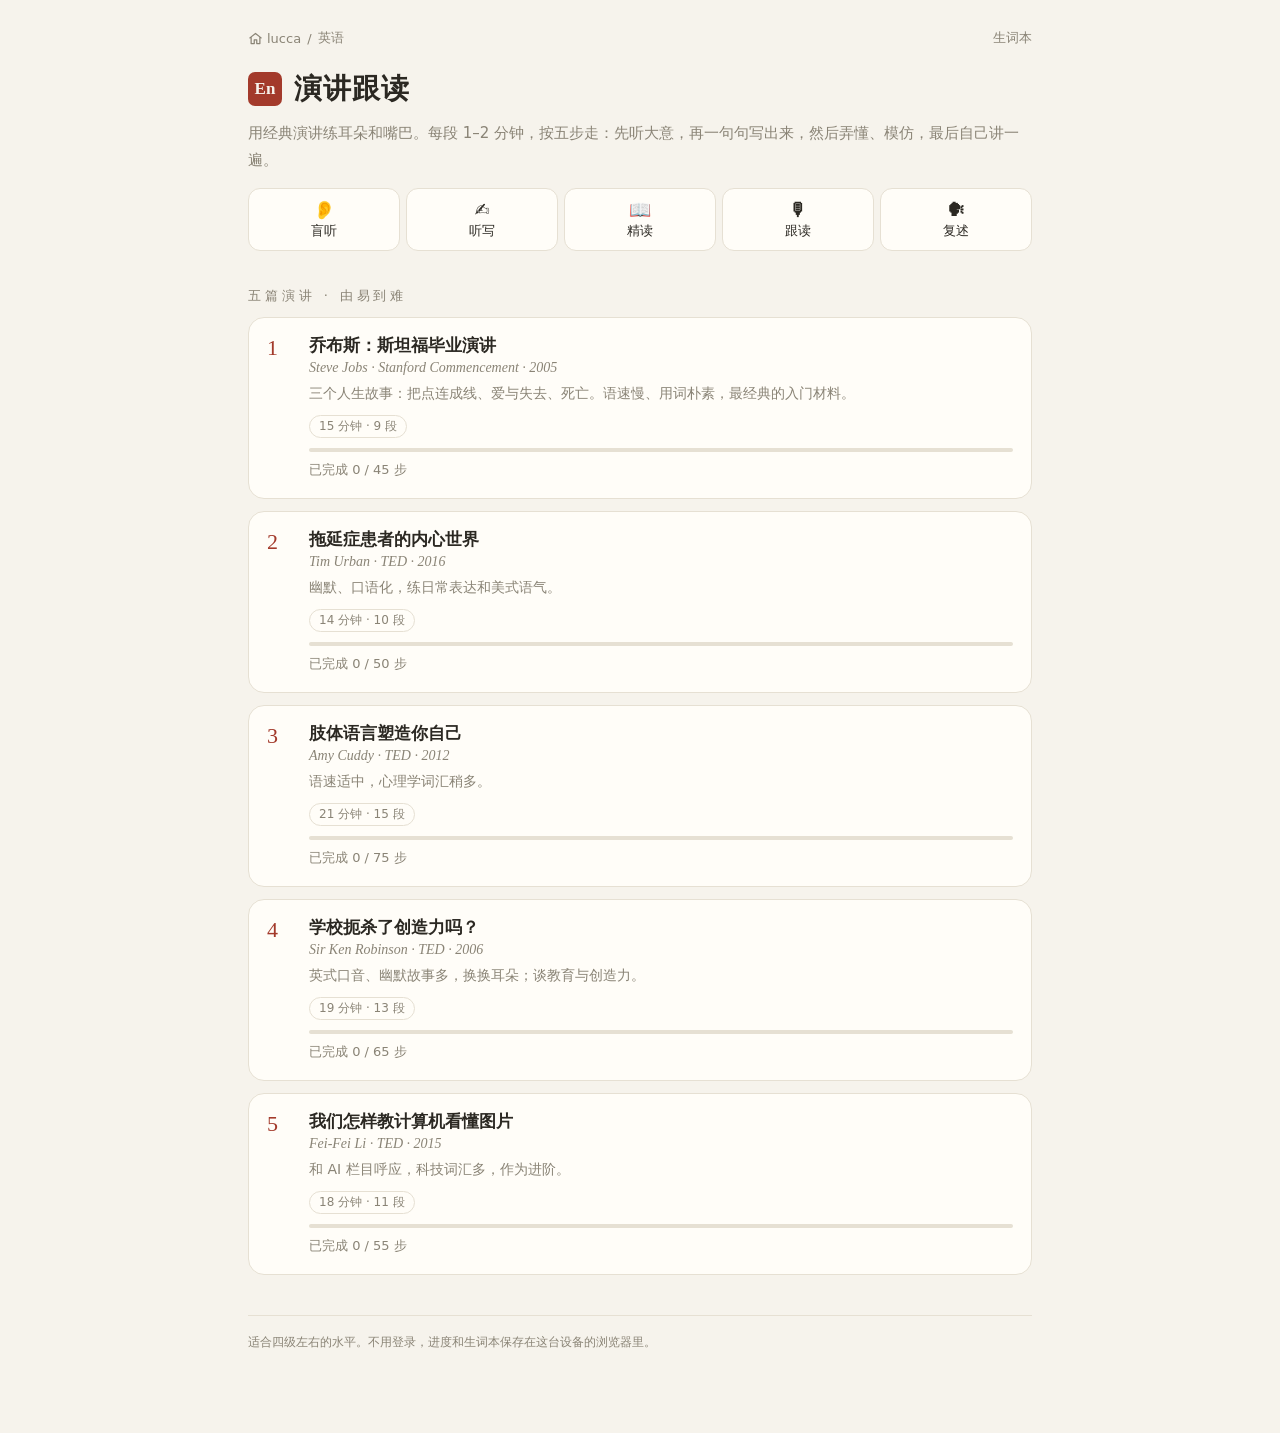
==== site/index.html @ 7bbded11 "Initial publishable tree for en.lucca.top Source in site/, stamp + OSS upload scripts, deploy-oss wo" ====
<!doctype html><html lang="zh-CN"><head><meta charset="utf-8"><link rel="icon" href="/favicon.svg" type="image/svg+xml"><link rel="icon" href="/favicon.ico" sizes="any">
<meta name="viewport" content="width=device-width,initial-scale=1,viewport-fit=cover"><meta name="color-scheme" content="light dark"><meta name="theme-color" content="#f6f3ec" media="(prefers-color-scheme: light)"><meta name="theme-color" content="#16150f" media="(prefers-color-scheme: dark)">
<title>英语 · 演讲跟读</title><!--seo--><meta name="description" content="用经典英语演讲练听力和口语：每段 1–2 分钟，听大意、逐句听写、弄懂、模仿跟读、自己复述五步走。"><link rel="canonical" href="https://en.lucca.top/"><meta property="og:type" content="website"><meta property="og:site_name" content="英语 · lucca"><meta property="og:title" content="英语 · 演讲跟读"><meta property="og:description" content="用经典英语演讲练听力和口语：每段 1–2 分钟，听大意、逐句听写、弄懂、模仿跟读、自己复述五步走。"><meta property="og:url" content="https://en.lucca.top/"><meta property="og:locale" content="zh_CN"><meta name="twitter:card" content="summary"><!--/seo-->
<link rel="stylesheet" href="assets/en.css"></head><body>
<div class="wrap">
 <div class="crumb"><a class="home" href="https://www.lucca.top/" aria-label="回 lucca 首页"><svg viewBox="0 0 24 24" aria-hidden="true"><path d="M3 11l9-7 9 7M5 10v10h5v-6h4v6h5V10"/></svg><span>lucca</span></a><span>/</span><span>英语</span><span style="flex:1"></span><a href="vocab/">生词本 <b id="vc"></b></a></div>
 <div class="brand"><div class="seal">En</div><h1>演讲跟读</h1></div>
 <p class="tag">用经典演讲练耳朵和嘴巴。每段 1–2 分钟，按五步走：先听大意，再一句句写出来，然后弄懂、模仿，最后自己讲一遍。</p>
 <div class="steps-intro"><div><b>👂</b>盲听</div><div><b>✍️</b>听写</div><div><b>📖</b>精读</div><div><b>🎙</b>跟读</div><div><b>🗣</b>复述</div></div>
 <div class="sec">五篇演讲 · 由易到难</div>
 <div class="list" id="list"></div>
 <div class="foot">适合四级左右的水平。不用登录，进度和生词本保存在这台设备的浏览器里。</div>
</div>
<script src="assets/core.js"></script>
<script>
const T=[
 {n:1,href:'jobs/',zh:'乔布斯：斯坦福毕业演讲',en:'Steve Jobs · Stanford Commencement · 2005',d:'15 分钟 · 9 段',p:'三个人生故事：把点连成线、爱与失去、死亡。语速慢、用词朴素，最经典的入门材料。',live:true,slug:'jobs',segs:9},
 {n:2,href:'urban/',zh:'拖延症患者的内心世界',en:'Tim Urban · TED · 2016',d:'14 分钟 · 10 段',p:'幽默、口语化，练日常表达和美式语气。',live:true,slug:'urban',segs:10},
 {n:3,href:'cuddy/',zh:'肢体语言塑造你自己',en:'Amy Cuddy · TED · 2012',d:'21 分钟 · 15 段',p:'语速适中，心理学词汇稍多。',live:true,slug:'cuddy',segs:15},
 {n:4,href:'robinson/',zh:'学校扼杀了创造力吗？',en:'Sir Ken Robinson · TED · 2006',d:'19 分钟 · 13 段',p:'英式口音、幽默故事多，换换耳朵；谈教育与创造力。',live:true,slug:'robinson',segs:13},
 {n:5,href:'feifei/',zh:'我们怎样教计算机看懂图片',en:'Fei-Fei Li · TED · 2015',d:'18 分钟 · 11 段',p:'和 AI 栏目呼应，科技词汇多，作为进阶。',live:true,slug:'feifei',segs:11}];
const html=T.map(t=>{let prog='';if(t.live){const p=EN.LS.get('en.'+t.slug+'.p',{});const done=Object.values(p.done||{}).reduce((a,d)=>a+d.filter(Boolean).length,0),all=t.segs*5;prog='<div class="bar"><i style="width:'+(done/all*100)+'%"></i></div><div class="meta" style="margin-top:6px"><span class="note">已完成 '+done+' / '+all+' 步</span></div>'}
 return (t.live?'<a class="item" href="'+t.href+'">':'<div class="item soon">')+'<div class="num">'+t.n+'</div><div style="flex:1;min-width:0"><h3>'+t.zh+'</h3><div class="en">'+t.en+'</div><p>'+t.p+'</p><div class="meta">'+(t.live?'':'<span class="badge">'+(t.soon||'即将上线')+'</span>')+'<span class="badge">'+t.d+'</span></div>'+prog+'</div>'+(t.live?'</a>':'</div>')}).join('');
document.getElementById('list').innerHTML=html;
const n=Object.keys(EN.Vocab.all()).length;document.getElementById('vc').textContent=n||'';
</script></body></html>
---- site/assets/en.css ----
:root{--bg:#f6f3ec;--card:#fffdf8;--ink:#2b2822;--sub:#8a8476;--line:#e6e0d3;--accent:#a33a2b;--soft:#f1e6df;--blue:#2f6f8f;--blue-soft:#e3eef2;--gold:#b0812a;--gold-soft:#f4ead3;--green:#4f7a4a;--green-soft:#e6efe3;--hl:#fbeee0}
@media (prefers-color-scheme:dark){:root{--bg:#16150f;--card:#1f1d17;--ink:#e9e4d8;--sub:#8f897b;--line:#2e2b23;--accent:#d06a55;--soft:#2c221d;--blue:#6fb0cf;--blue-soft:#1b2a30;--gold:#d4a650;--gold-soft:#2c2618;--green:#8fbf86;--green-soft:#1e2a1c;--hl:#2e251c}}
*{box-sizing:border-box;margin:0;padding:0;-webkit-tap-highlight-color:transparent}
html{-webkit-text-size-adjust:100%}
html,body{background:var(--bg);color:var(--ink)}
body{font-family:-apple-system,BlinkMacSystemFont,"PingFang SC","Hiragino Sans GB","Noto Sans SC","Microsoft YaHei",system-ui,sans-serif;min-height:100vh;-webkit-font-smoothing:antialiased;padding:0 env(safe-area-inset-right) env(safe-area-inset-bottom) env(safe-area-inset-left)}
.serif,h1,h2{font-family:"Songti SC","Noto Serif SC","Source Han Serif SC","STSong",serif}
.en,.sent .t-en,.word-big{font-family:Georgia,"Times New Roman","Noto Serif",serif}
a{color:var(--accent)}
button{font:inherit;color:inherit;background:none;border:0;cursor:pointer;touch-action:manipulation}
.wrap{max-width:760px;margin:0 auto;padding:28px 18px 80px}
.preview-bar{background:var(--gold-soft);color:var(--gold);font-size:12px;line-height:1.6;text-align:center;padding:6px 12px;letter-spacing:.05em}
.crumb{font-size:13px;color:var(--sub);display:flex;gap:6px;align-items:center;flex-wrap:wrap;margin-bottom:22px}
.crumb a{color:var(--sub);text-decoration:none;padding:10px 4px;margin:-10px -4px}
.brand{display:flex;align-items:center;gap:12px}
.seal{width:34px;height:34px;border-radius:7px;background:var(--accent);color:#f6f3ec;display:grid;place-items:center;font-size:17px;flex:none;font-family:Georgia,serif;font-weight:700}
h1{font-size:28px;font-weight:600;letter-spacing:.04em;line-height:1.35}
.tag{margin-top:12px;color:var(--sub);font-size:15px;line-height:1.8}
.sec{font-size:13px;color:var(--sub);letter-spacing:.3em;margin:36px 0 12px}
.badge{font-size:12px;padding:2px 9px;border-radius:999px;border:1px solid var(--line);color:var(--sub);white-space:nowrap}
.badge.live{color:var(--accent);border-color:var(--accent)}
.list{display:grid;gap:12px}
.item{display:flex;gap:14px;align-items:flex-start;padding:16px 18px;border-radius:16px;background:var(--card);border:1px solid var(--line);color:inherit;text-decoration:none;transition:transform .2s,border-color .2s}
@media (hover:hover){a.item:hover{transform:translateY(-2px);border-color:var(--accent)}}
a.item:active{transform:scale(.99)}
.item .num{font-family:Georgia,serif;font-size:22px;color:var(--accent);width:28px;flex:none;line-height:1.3}
.item.soon{opacity:.62}
.item h3{font-size:17px;font-weight:600;line-height:1.4}
.item .en{font-size:14px;color:var(--sub);margin-top:2px;font-style:italic}
.item p{font-size:14px;color:var(--sub);line-height:1.7;margin-top:6px}
.meta{display:flex;gap:8px;flex-wrap:wrap;margin-top:10px;align-items:center}
.bar{height:4px;border-radius:2px;background:var(--line);overflow:hidden;margin-top:10px}.bar i{display:block;height:100%;background:var(--accent);border-radius:2px}
.steps-intro{display:grid;grid-template-columns:repeat(5,1fr);gap:6px;margin-top:14px}
.steps-intro div{background:var(--card);border:1px solid var(--line);border-radius:12px;padding:10px 4px;text-align:center;font-size:13px}
.steps-intro b{display:block;font-size:18px;margin-bottom:2px}
.note{font-size:13px;color:var(--sub);line-height:1.8}
.foot{margin-top:40px;font-size:12px;color:var(--sub);line-height:1.8;border-top:1px solid var(--line);padding-top:16px}

/* ===== lesson ===== */
body.lesson .wrap{padding-top:0}
.stage{position:sticky;top:0;z-index:20;background:var(--bg);margin:0 -18px;padding:0 0 6px;box-shadow:0 6px 12px -10px rgba(0,0,0,.25)}
.media{position:relative;width:100%;aspect-ratio:16/9;background:#000;overflow:hidden;transition:aspect-ratio .25s,max-height .25s}
.media iframe,.media #yt{position:absolute;inset:0;width:100%;height:100%;border:0}
.stage.mini .media{aspect-ratio:auto;height:0}
.audio-card{position:absolute;inset:0;display:flex;flex-direction:column;justify-content:flex-end;padding:16px 18px;background:radial-gradient(120% 90% at 20% 10%,#5a2a20 0%,#2a1712 55%,#14100c 100%);color:#f6efe4}
.audio-card .who{font-size:12px;letter-spacing:.12em;opacity:.7}
.audio-card .cap{font-family:Georgia,serif;font-size:19px;line-height:1.45;margin-top:8px;min-height:2.9em}
.audio-card .capzh{font-size:13px;opacity:.75;margin-top:4px;min-height:1.4em}
.audio-card .prog{height:3px;background:rgba(255,255,255,.18);border-radius:2px;margin-top:12px;position:relative}
.audio-card .prog i{position:absolute;left:0;top:0;bottom:0;background:#e9a07f;border-radius:2px}
.audio-card .src{position:absolute;top:12px;right:14px;font-size:11px;opacity:.6}
.ctrl{display:flex;align-items:center;justify-content:space-between;gap:2px;padding:6px 8px 0}
.ctrl button{min-width:44px;height:44px;border-radius:12px;display:grid;place-items:center;font-size:13px;color:var(--ink);position:relative}
.ctrl button svg{width:22px;height:22px;fill:none;stroke:currentColor;stroke-width:2;stroke-linecap:round;stroke-linejoin:round}
.ctrl button.on{color:var(--accent);background:var(--soft)}
.ctrl .play{width:52px;height:44px;background:var(--accent);color:#fff}
.ctrl .play svg{fill:#fff;stroke:none}
.ctrl .lbl{font-size:12px;font-weight:600;letter-spacing:.02em}
.ctrl .ab small{position:absolute;bottom:3px;font-size:9px;opacity:.8}
.sub2{display:flex;align-items:center;gap:8px;padding:4px 12px 0;font-size:12px;color:var(--sub)}
.seg-ctl{display:flex;border:1px solid var(--line);border-radius:10px;overflow:hidden;background:var(--card)}
.seg-ctl button{padding:0 11px;height:32px;font-size:13px;color:var(--sub)}
.seg-ctl button.on{background:var(--ink);color:var(--bg)}
.sub2 .sp{flex:1}
.pill-btn{height:32px;padding:0 10px;border-radius:10px;border:1px solid var(--line);background:var(--card);font-size:12px;color:var(--sub)}
.timebar{position:relative;height:18px;margin:2px 14px 0;cursor:pointer;touch-action:none}
.timebar .tr{position:absolute;left:0;right:0;top:8px;height:3px;border-radius:2px;background:var(--line)}
.timebar .fill{position:absolute;left:0;top:8px;height:3px;border-radius:2px;background:var(--accent)}
.timebar .abz{position:absolute;top:6px;height:7px;background:var(--gold);opacity:.35;border-radius:2px}
.timebar .tk{position:absolute;top:5px;width:2px;height:9px;background:var(--sub);opacity:.35}
.lessonhead{padding:14px 0 4px}
.lessonhead h1{font-size:21px}
.lessonhead .en{color:var(--sub);font-size:14px;font-style:italic;margin-top:2px}
.segs{display:flex;gap:8px;overflow-x:auto;padding:12px 18px 6px;margin:0 -18px;scroll-snap-type:x proximity;scrollbar-width:none}
.segs::-webkit-scrollbar{display:none}
.segs button{flex:none;scroll-snap-align:start;text-align:left;padding:9px 12px;border-radius:12px;border:1px solid var(--line);background:var(--card);min-width:128px;max-width:170px}
.segs button b{font-family:Georgia,serif;color:var(--accent);font-size:13px}
.segs button span{display:block;font-size:13px;margin-top:2px;white-space:nowrap;overflow:hidden;text-overflow:ellipsis}
.segs button small{font-size:11px;color:var(--sub)}
.segs button.on{border-color:var(--accent);background:var(--soft)}
.segs .dots{display:flex;gap:3px;margin-top:5px}.segs .dots i{width:14px;height:3px;border-radius:2px;background:var(--line)}.segs .dots i.d{background:var(--green)}
.tabs{display:grid;grid-template-columns:repeat(5,1fr);gap:6px;margin-top:10px}
.tabs button{height:54px;border-radius:12px;border:1px solid var(--line);background:var(--card);font-size:13px;display:flex;flex-direction:column;align-items:center;justify-content:center;gap:1px;position:relative}
.tabs button i{font-style:normal;font-size:11px;color:var(--sub);font-family:Georgia,serif}
.tabs button.on{border-color:var(--accent);color:var(--accent);background:var(--soft)}
.tabs button.done::after{content:"✓";position:absolute;top:3px;right:6px;font-size:11px;color:var(--green)}
.panel{margin-top:12px;background:var(--card);border:1px solid var(--line);border-radius:16px;padding:14px 16px}
.panel h3{font-size:15px;font-weight:600;display:flex;align-items:center;gap:8px}
.panel .how{font-size:13px;color:var(--sub);line-height:1.75;margin-top:6px}
.panel .row{display:flex;gap:8px;flex-wrap:wrap;margin-top:12px}
.btn{height:42px;padding:0 16px;border-radius:12px;border:1px solid var(--line);background:var(--bg);font-size:14px;display:inline-flex;align-items:center;gap:6px}
.btn.pri{background:var(--accent);border-color:var(--accent);color:#fff}
.btn.ok{background:var(--green);border-color:var(--green);color:#fff}
.btn:disabled{opacity:.45}
.counter{font-size:13px;color:var(--sub);margin-left:auto;align-self:center}
.quiz{margin-top:12px;display:grid;gap:8px}
.quiz button{text-align:left;padding:11px 14px;border-radius:12px;border:1px solid var(--line);background:var(--bg);font-size:14px;line-height:1.5}
.quiz button.right{border-color:var(--green);background:var(--green-soft)}
.quiz button.wrong{border-color:var(--accent);background:var(--soft)}
.reveal{margin-top:10px;font-size:14px;line-height:1.8;padding:10px 12px;border-radius:12px;background:var(--gold-soft)}
.chips{display:flex;flex-wrap:wrap;gap:6px;margin-top:10px}
.chip{padding:5px 10px;border-radius:999px;background:var(--blue-soft);color:var(--blue);font-size:13px;font-family:Georgia,serif}
/* transcript */
.tr-head{display:flex;align-items:center;justify-content:space-between;margin:22px 2px 8px;font-size:13px;color:var(--sub)}
.sents{display:grid;gap:2px}
.sent{position:relative;padding:10px 12px 10px 14px;border-radius:12px;cursor:pointer;transition:background .2s;scroll-margin-top:var(--stage-h,300px)}
.sent::before{content:"";position:absolute;left:3px;top:12px;bottom:12px;width:3px;border-radius:2px;background:transparent;transition:background .2s}
.sent .t-en{font-size:17.5px;line-height:1.6}
.sent .t-zh{font-size:14px;color:var(--sub);line-height:1.7;margin-top:3px}
.sent .tm{font-size:11px;color:var(--sub);opacity:.7;font-variant-numeric:tabular-nums;float:right;margin:4px 0 0 8px}
@media (hover:hover){.sent:hover{background:var(--card)}}
.sent.cur{background:var(--hl)}
.sent.cur::before{background:var(--accent)}
.sent.inA{box-shadow:inset 0 0 0 1px var(--gold)}
.mode-en .t-zh,.mode-zh .t-en{display:none}
.mode-zh .t-zh{font-size:16px;color:var(--ink);margin-top:0}
.mode-hide .t-en{filter:blur(6px);opacity:.55;user-select:none}
.mode-hide .t-zh{display:none}
.mode-hide .sent.peek .t-en{filter:none;opacity:1}
.w{border-radius:4px;padding:0 1px;margin:0 -1px}
.reading .w{cursor:pointer}
.reading .w:active,.w.sel{background:var(--blue-soft);color:var(--blue)}
.w.v{border-bottom:1.5px dotted var(--blue)}
.w.saved{background:var(--gold-soft)}
.seg-off{display:none}
/* dictation */
.dict{margin-top:6px}
.dict textarea{width:100%;min-height:76px;border-radius:12px;border:1px solid var(--line);background:var(--bg);color:var(--ink);padding:10px 12px;font:17px/1.5 Georgia,serif;resize:vertical}
.dict .res{margin-top:10px;font:17px/1.7 Georgia,serif}
.dict .res .ok{color:var(--green)}
.dict .res .miss{color:var(--accent);background:var(--soft);border-radius:4px;padding:0 3px}
.dict .res .extra{color:var(--sub);text-decoration:line-through}
.dict .score{font-size:13px;color:var(--sub);margin-top:6px}
.qhead{display:flex;align-items:center;gap:8px;margin-top:10px;font-size:13px;color:var(--sub)}
/* shadow */
.rec{margin-top:10px;display:flex;gap:8px;flex-wrap:wrap;align-items:center}
.rec .btn.recing{background:#c0392b;border-color:#c0392b;color:#fff;animation:pulse 1.2s infinite}
@keyframes pulse{50%{opacity:.7}}
.wave{display:block;width:100%;height:46px;margin-top:10px;border-radius:10px;background:var(--bg)}
.cur-big{margin-top:10px;font:18px/1.6 Georgia,serif;padding:10px 12px;border-radius:12px;background:var(--hl)}
.cur-big small{display:block;font:13px/1.6 -apple-system,"PingFang SC",sans-serif;color:var(--sub);margin-top:4px}
/* popup sheet */
.sheet-bg{position:fixed;inset:0;background:rgba(0,0,0,.28);z-index:60;opacity:0;pointer-events:none;transition:opacity .2s}
.sheet{position:fixed;left:0;right:0;bottom:0;z-index:61;background:var(--card);border-radius:18px 18px 0 0;padding:10px 20px calc(18px + env(safe-area-inset-bottom));transform:translateY(105%);transition:transform .26s cubic-bezier(.2,.8,.2,1);max-width:640px;margin:0 auto;box-shadow:0 -8px 30px rgba(0,0,0,.18)}
.sheet.open{transform:none}.sheet-bg.open{opacity:1;pointer-events:auto}
.sheet .grab{width:38px;height:4px;border-radius:2px;background:var(--line);margin:0 auto 12px}
.word-big{font-size:28px;font-weight:600}
.ipa{color:var(--sub);font-size:15px;margin-left:8px;font-family:"Lucida Sans Unicode","Arial Unicode MS",sans-serif}
.mean{font-size:16px;margin-top:8px;line-height:1.6}
.ex{margin-top:10px;font:16px/1.6 Georgia,serif}
.ex small{display:block;font:13px/1.6 -apple-system,"PingFang SC",sans-serif;color:var(--sub)}
.ctx{margin-top:10px;font-size:13px;color:var(--sub);line-height:1.7;border-left:3px solid var(--line);padding-left:10px}
.toast{position:fixed;left:50%;bottom:calc(24px + env(safe-area-inset-bottom));transform:translate(-50%,20px);background:var(--ink);color:var(--bg);padding:10px 16px;border-radius:12px;font-size:14px;opacity:0;transition:.25s;z-index:80;max-width:88vw;text-align:center;pointer-events:none}
.toast.show{opacity:1;transform:translate(-50%,0)}
.spk{width:40px;height:40px;border-radius:50%;background:var(--blue-soft);color:var(--blue);display:inline-grid;place-items:center;vertical-align:middle;margin-left:6px}
.spk svg{width:20px;height:20px;fill:none;stroke:currentColor;stroke-width:2}
/* vocab review */
.card-rv{background:var(--card);border:1px solid var(--line);border-radius:20px;padding:26px 22px;min-height:260px;display:flex;flex-direction:column;align-items:center;justify-content:center;text-align:center}
.card-rv .ctx{text-align:left;align-self:stretch}
.grade{display:grid;grid-template-columns:repeat(3,1fr);gap:8px;margin-top:14px}
.grade button{height:56px;border-radius:14px;border:1px solid var(--line);background:var(--card);font-size:15px}
.grade button small{display:block;font-size:11px;color:var(--sub)}
.grade .g0{color:var(--accent)}.grade .g2{color:var(--green)}
.stats{display:grid;grid-template-columns:repeat(3,1fr);gap:8px}
.stats div{background:var(--card);border:1px solid var(--line);border-radius:14px;padding:12px;text-align:center}
.stats b{display:block;font-size:24px;font-family:Georgia,serif}
.stats span{font-size:12px;color:var(--sub)}
.vlist{display:grid;gap:8px;margin-top:10px}
.vrow{display:flex;align-items:center;gap:10px;background:var(--card);border:1px solid var(--line);border-radius:12px;padding:10px 12px}
.vrow .wd{font:17px Georgia,serif;font-weight:600}
.vrow .mn{font-size:13px;color:var(--sub);flex:1;min-width:0;overflow:hidden;text-overflow:ellipsis;white-space:nowrap}
.vrow .due{font-size:11px;color:var(--sub);white-space:nowrap}
.vrow button.x{color:var(--sub);width:32px;height:32px}
.empty{text-align:center;color:var(--sub);font-size:14px;padding:30px 0;line-height:1.9}
@media (min-width:900px){
 .wrap{max-width:820px}
 .sent .t-en{font-size:19px}.sent .t-zh{font-size:15px}
 .stage{margin:0;border-radius:0 0 16px 16px}
 .media{border-radius:0}
}
@media (max-width:370px){.ctrl button{min-width:40px}.ctrl .play{width:46px}.seg-ctl button{padding:0 8px}}
.media.audio{aspect-ratio:2.3/1}
.media.audio .audio-card{padding:12px 18px}
.media.audio .audio-card .cap{font-size:17px;min-height:2.9em}
.capmask{position:absolute;left:0;right:0;bottom:0;height:17%;background:#0d0b09;display:none;align-items:center;justify-content:center;color:#8f897b;font-size:11px;letter-spacing:.1em;pointer-events:none;z-index:2}
.media.yt.masked .capmask{display:flex}
@media (min-width:900px){.media.yt{width:min(100%,calc(52vh*16/9));margin:0 auto}.media.audio{aspect-ratio:3.2/1}}
.foot p{margin:0 0 8px}.foot a{color:inherit;text-decoration:underline;text-underline-offset:2px}.foot p[lang=en]{font-size:11px}

/* audio-only compact player */
.media.audio{aspect-ratio:auto!important;height:auto}
.media.audio .audio-card{position:relative;inset:auto;padding:10px 16px 10px}
.media.audio .audio-card .cap,.media.audio .audio-card .capzh{display:none}
.media.audio .audio-card .src{top:10px}
.media.audio .audio-card .prog{margin-top:8px}

/* ===== lesson v2: top title bar + bottom thumb bar ===== */
body.lesson{padding-bottom:calc(78px + env(safe-area-inset-bottom))}
body.lesson .wrap{padding:0 16px 40px}
.topbar{position:sticky;top:0;z-index:30;background:var(--bg);box-shadow:0 6px 12px -10px rgba(0,0,0,.25);padding:4px 8px 2px}
.tb-row{display:flex;align-items:center;gap:4px;min-height:48px}
.tb-home,.tb-vocab,.tb-seg{min-height:44px;display:inline-flex;align-items:center;justify-content:center;border-radius:12px;color:var(--ink);text-decoration:none;flex:none}
.tb-home{width:44px}.tb-home svg{width:22px;height:22px;fill:none;stroke:currentColor;stroke-width:2;stroke-linecap:round;stroke-linejoin:round}
.tb-title{flex:1;min-width:0;line-height:1.3}
.tb-title b{display:block;font-size:14px;font-weight:600;white-space:nowrap;overflow:hidden;text-overflow:ellipsis}
.tb-title span{display:block;font-size:12px;color:var(--sub);white-space:nowrap;overflow:hidden;text-overflow:ellipsis}
.tb-seg{padding:0 10px;font-size:13px;border:1px solid var(--line);background:var(--card)}
.tb-vocab{padding:0 8px;font-size:13px;color:var(--accent)}
.tb-time{display:flex;align-items:center;gap:6px;padding:0 6px 4px;font-size:11px;color:var(--sub);font-variant-numeric:tabular-nums}
.tb-time .timebar{flex:1;margin:0;height:28px}
.tb-time .timebar .tr,.tb-time .timebar .fill{top:12px;height:4px}
.tb-time .timebar .abz{top:10px;height:8px}
.lessonhead{padding:16px 0 2px}
/* thumb bar */
.thumb{position:fixed;left:0;right:0;bottom:0;z-index:40;display:flex;justify-content:space-around;align-items:center;gap:2px;background:var(--card);border-top:1px solid var(--line);padding:6px 6px calc(6px + env(safe-area-inset-bottom));box-shadow:0 -6px 16px -12px rgba(0,0,0,.3)}
.thumb button{flex:1;max-width:76px;min-height:56px;border-radius:14px;display:flex;flex-direction:column;align-items:center;justify-content:center;gap:2px;color:var(--ink)}
.thumb button span{font-size:11px;color:var(--sub);line-height:1.2}
.thumb button svg{width:22px;height:22px;fill:none;stroke:currentColor;stroke-width:2;stroke-linecap:round;stroke-linejoin:round}
.thumb .lbl{font-size:15px;font-weight:700;line-height:22px}
.thumb button.on{color:var(--accent);background:var(--soft)}.thumb button.on span{color:var(--accent)}
.thumb .play{flex:none;width:64px;height:56px;background:var(--accent);color:#fff;max-width:none}
.thumb .play svg{width:28px;height:28px;fill:#fff;stroke:none}
body[data-step="0"] #bAB,body[data-step="1"] #bAB,body[data-step="4"] #bAB{display:none}
.loopchip{position:fixed;left:50%;transform:translateX(-50%);bottom:calc(76px + env(safe-area-inset-bottom));z-index:41;display:flex;align-items:center;gap:4px;background:var(--gold-soft);color:var(--gold);border:1px solid var(--gold);border-radius:999px;padding:0 4px 0 14px;font-size:13px;white-space:nowrap;box-shadow:0 4px 12px -6px rgba(0,0,0,.3)}
.loopchip button{width:44px;height:44px;color:var(--gold);font-size:15px}
.loopchip[hidden],.tocur[hidden],.cover[hidden],.seg-ctl[hidden],.wave[hidden]{display:none}
.tocur{position:fixed;right:14px;bottom:calc(132px + env(safe-area-inset-bottom));z-index:41;height:44px;padding:0 16px;border-radius:999px;background:var(--ink);color:var(--bg);font-size:14px;box-shadow:0 4px 14px -6px rgba(0,0,0,.4)}
.toast{bottom:calc(140px + env(safe-area-inset-bottom))}
/* segments */
.segs{padding:12px 16px 6px;margin:0 -16px}
.segs button{min-height:72px}
.segs .dots{align-items:center}.segs .dots i{height:4px}
.segs .dots em{font-style:normal;font-size:11px;color:var(--sub);margin-left:6px}
.segs button.all{border-color:var(--green)}.segs button.all .dots em{color:var(--green);font-weight:600}
.tabs button{min-height:54px}
.tabs button.done{color:var(--green)}.tabs button.done::after{font-size:13px;font-weight:700}
.panel h3{flex-wrap:wrap}.panel h3 .pos{font-size:12px;font-weight:400;color:var(--sub);margin-left:auto}
.btn{min-height:44px;height:auto}
.btn.big{width:100%;justify-content:center;min-height:50px;font-size:15px}
.nextbar{position:sticky;bottom:calc(76px + env(safe-area-inset-bottom));margin:16px -16px -14px;padding:10px 16px 14px;background:linear-gradient(transparent,var(--card) 30%);border-radius:0 0 16px 16px;z-index:5}
.qpos{flex:1;text-align:center;font-size:13px;color:var(--ink);align-self:center;line-height:1.3}.qpos small{display:block;font-size:11px;color:var(--sub)}
.hint{font-size:12px;color:var(--sub);align-self:center}
.rec .rec-big{min-height:52px;padding:0 22px;font-size:16px;background:var(--accent);border-color:var(--accent);color:#fff;flex:1 1 140px;justify-content:center}
.chip{min-height:44px;display:inline-flex;align-items:center;padding:0 14px}
.quiz button{min-height:48px}
/* transcript */
.tr-head{min-height:44px;gap:8px}
.seg-ctl button{min-width:48px;height:44px}
.cover{margin:0 0 8px;padding:14px 16px;border-radius:14px;background:var(--gold-soft);color:var(--ink);display:grid;gap:6px;font-size:14px;line-height:1.6}
.cover span{font-size:13px;color:var(--sub)}.cover .btn{justify-self:start;background:var(--card)}
.sent{min-height:48px;scroll-margin-top:calc(var(--stage-h,100px) + 12px)}
.sent .side{float:right;display:flex;flex-direction:column;align-items:flex-end;gap:2px;margin:0 0 4px 8px}
.sent .tm{float:none;margin:4px 0 0}
.sent .wl{min-width:44px;min-height:44px;margin:-4px -8px 0 0;border-radius:10px;font-size:12px;color:var(--blue)}
/* hidden mode: show a plain "第 n 句" row instead of blurred text */
.mode-hide .t-en{display:none}
.mode-hide .sent::after{content:attr(data-n) " · 点这里从这句播放";display:block;font-size:14px;color:var(--sub);padding:3px 0}
.mode-hide .sent.peek .t-en{display:block;filter:none;opacity:1}
.mode-hide .sent.peek::after{display:none}
.mode-hide .sent{padding-top:8px;padding-bottom:8px}
/* bigger hit area for inline words without moving text */
.reading .w{padding:12px 3px;margin:-12px -3px;border-radius:6px;background-clip:content-box}
.reading .w.sel,.reading .w:active{background:var(--blue-soft);color:var(--blue)}
/* sheet: shorter, scrollable, above thumb bar */
.sheet{z-index:61;max-height:44vh;overflow-y:auto;overscroll-behavior:contain;padding-bottom:calc(14px + env(safe-area-inset-bottom))}
.sheet .wh{display:flex;align-items:center;gap:4px;flex-wrap:wrap}
.sheet .shx{margin-left:auto;width:44px;height:44px;font-size:17px;color:var(--sub)}
.sheet .spk{width:44px;height:44px}
.sheet .word-big{font-size:26px}
.sheet .sh-row{display:flex;gap:8px;margin-top:12px;flex-wrap:wrap}
.sheet .sh-note{font-size:11px;color:var(--sub);margin-top:8px;text-align:center}
.sheet-bg{background:rgba(0,0,0,.12)}
.sh-h{font-size:14px;font-weight:600;color:var(--ink)}
.sheet.segs{max-height:70vh}
.seglist{display:grid;gap:6px;margin-top:10px}
.seglist button{display:flex;align-items:center;gap:12px;min-height:56px;padding:6px 12px;border-radius:12px;border:1px solid var(--line);background:var(--bg);text-align:left}
.seglist button.on{border-color:var(--accent);background:var(--soft)}
.seglist b{font-family:Georgia,serif;color:var(--accent);width:24px}
.seglist span{flex:1;font-size:14px;line-height:1.4}.seglist small{display:block;font-size:11px;color:var(--sub)}
.seglist em{font-style:normal;font-size:12px;color:var(--sub);white-space:nowrap}.seglist em.all{color:var(--green);font-weight:600}
.wlist{display:flex;flex-wrap:wrap;gap:8px;margin-top:10px}
.wlist button{min-height:44px;min-width:44px;padding:0 12px;border-radius:12px;border:1px solid var(--line);background:var(--bg);font:16px Georgia,serif}
.wlist button.v{border-color:var(--blue);color:var(--blue)}
.foot a{display:inline-block;min-height:24px}
/* ===== desktop: two columns ===== */
@media (min-width:1024px){
 body.lesson{padding-bottom:96px}
 .topbar{padding:6px max(24px,calc((100vw - 1240px)/2))}
 body.lesson .wrap.lgrid{max-width:1240px;display:grid;grid-template-columns:minmax(400px,470px) 1fr;gap:36px;padding:0 24px 40px}
 .colL{position:sticky;top:calc(var(--stage-h,90px) + 8px);align-self:start;max-height:calc(100vh - var(--stage-h,90px) - 110px);overflow-y:auto;padding-bottom:10px;scrollbar-width:thin}
 .colL .segs{margin:0;padding:12px 0 6px}
 .colR{padding-top:16px}
 .nextbar{bottom:0}
 .sent .t-en{font-size:21px;line-height:1.65}.sent .t-zh{font-size:16px}
 .panel .how{font-size:14px}
 .thumb{left:50%;right:auto;transform:translateX(-50%);bottom:16px;width:560px;border:1px solid var(--line);border-radius:20px;padding:6px}
 .loopchip{bottom:96px}.tocur{bottom:104px;right:calc(50% - 600px)}
 .toast{bottom:110px}
 .sheet{max-width:560px;left:50%;right:auto;transform:translate(-50%,105%);width:560px;border-radius:18px;bottom:96px}
 .sheet.open{transform:translate(-50%,0)}
}
.tr-head{flex-wrap:wrap}
.tr-head #trTitle{flex:1 1 180px}
.w.v{border-bottom:0;text-decoration:underline dotted var(--blue);text-decoration-thickness:1.5px;text-underline-offset:4px}
@media (min-width:1024px){.sheet{transform:translate(-50%,calc(100% + 140px))}.sheet.open{transform:translate(-50%,0)}}
.crumb a.home{display:inline-flex;align-items:center;gap:4px;min-height:44px;min-width:44px;padding:0 6px;margin:-12px -6px}.crumb a.home svg{width:15px;height:15px;fill:none;stroke:currentColor;stroke-width:2;stroke-linecap:round;stroke-linejoin:round}
.tb-lucca{width:36px;min-height:44px;display:inline-flex;align-items:center;justify-content:center;color:var(--sub);flex:none;margin-left:-6px}.tb-lucca svg{width:18px;height:18px;fill:none;stroke:currentColor;stroke-width:2;stroke-linecap:round;stroke-linejoin:round}
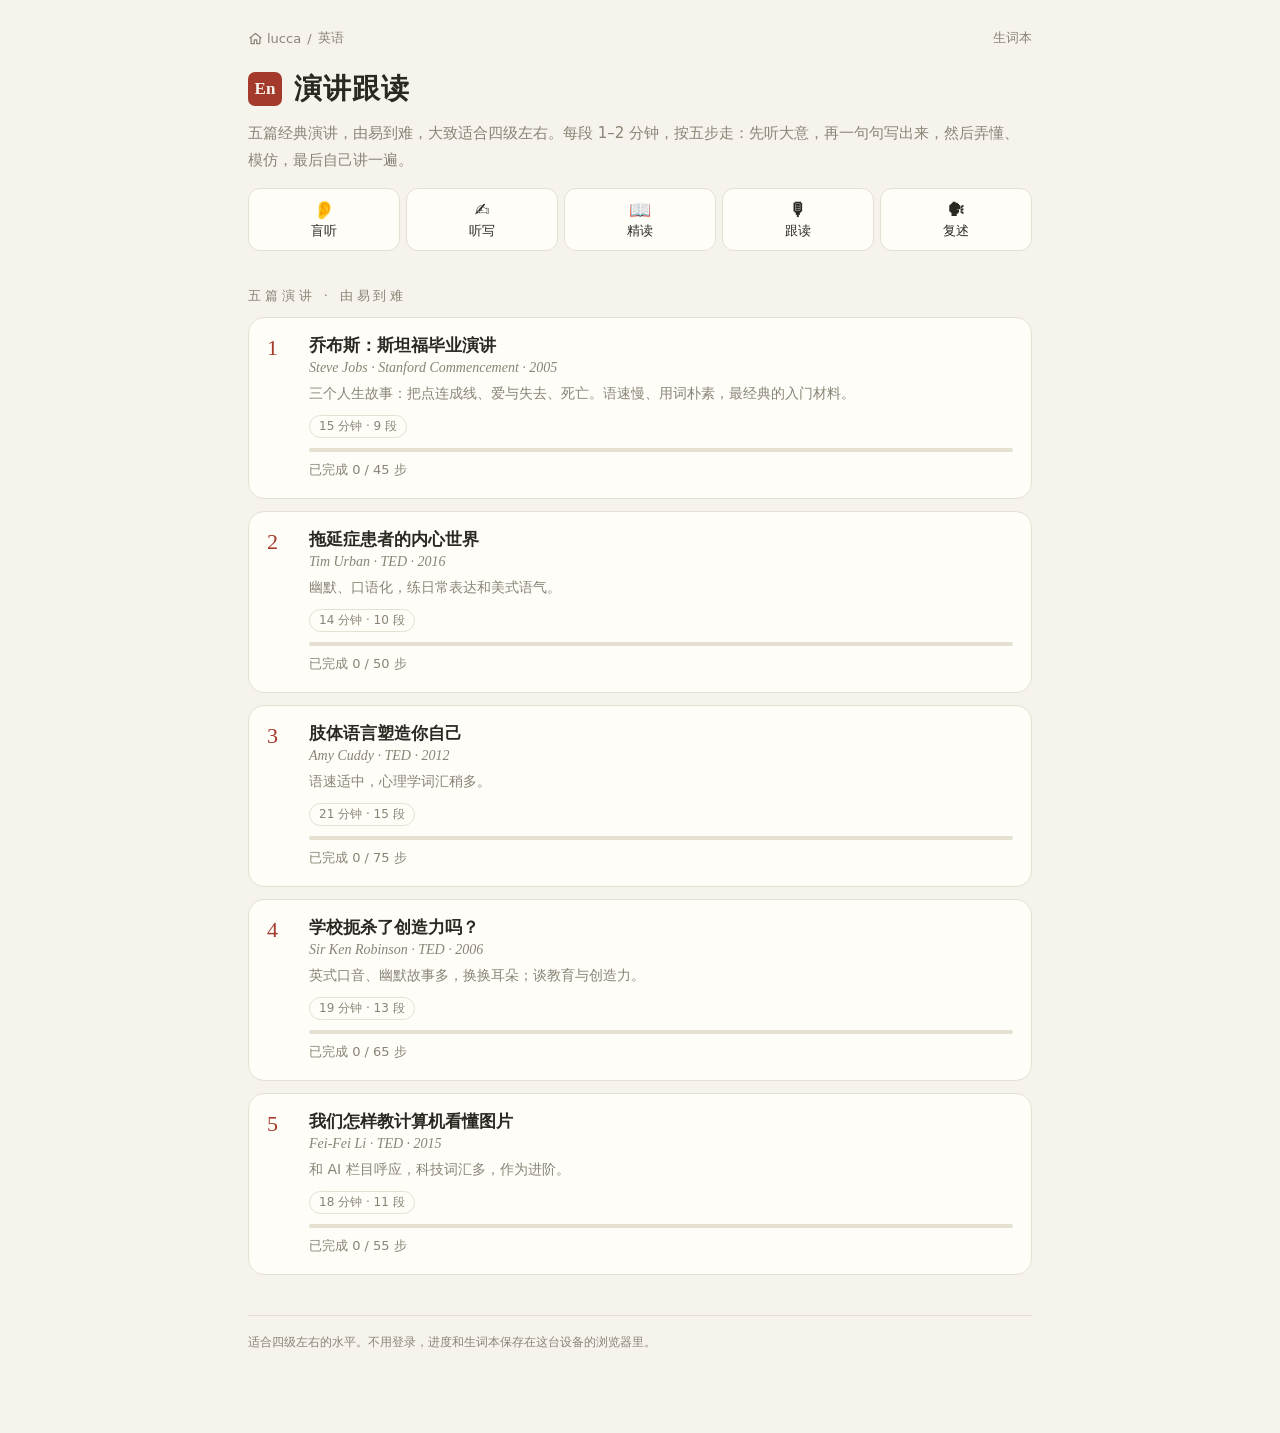
==== commit 7b777e5a: "Add a PR audit, share image, and accurate speech-lesson copy. Pull requests to master run the existi" ====
--- a/site/index.html
+++ b/site/index.html
@@ -1,11 +1,25 @@
-<!doctype html><html lang="zh-CN"><head><meta charset="utf-8"><link rel="icon" href="/favicon.svg" type="image/svg+xml"><link rel="icon" href="/favicon.ico" sizes="any">
+<!doctype html><html lang="zh-CN"><head>
+<script>
+var _hmt = _hmt || [];
+(function () {
+  var hm = document.createElement("script");
+  hm.async = true;
+  hm.src = "https://hm.baidu.com/hm.js?82534092f5051fd4adbfda616a3c2178";
+  hm.onerror = function () {};
+  var s = document.getElementsByTagName("script")[0];
+  if (s && s.parentNode) s.parentNode.insertBefore(hm, s);
+  else document.head.appendChild(hm);
+})();
+</script>
+<meta charset="utf-8"><link rel="icon" href="/favicon.svg" type="image/svg+xml"><link rel="icon" href="/favicon.ico" sizes="any">
 <meta name="viewport" content="width=device-width,initial-scale=1,viewport-fit=cover"><meta name="color-scheme" content="light dark"><meta name="theme-color" content="#f6f3ec" media="(prefers-color-scheme: light)"><meta name="theme-color" content="#16150f" media="(prefers-color-scheme: dark)">
-<title>英语 · 演讲跟读</title><!--seo--><meta name="description" content="用经典英语演讲练听力和口语：每段 1–2 分钟，听大意、逐句听写、弄懂、模仿跟读、自己复述五步走。"><link rel="canonical" href="https://en.lucca.top/"><meta property="og:type" content="website"><meta property="og:site_name" content="英语 · lucca"><meta property="og:title" content="英语 · 演讲跟读"><meta property="og:description" content="用经典英语演讲练听力和口语：每段 1–2 分钟，听大意、逐句听写、弄懂、模仿跟读、自己复述五步走。"><meta property="og:url" content="https://en.lucca.top/"><meta property="og:locale" content="zh_CN"><meta name="twitter:card" content="summary"><!--/seo-->
-<link rel="stylesheet" href="assets/en.css"></head><body>
+<title>英语 · 演讲跟读</title><!--seo--><meta name="description" content="五篇英语演讲，由易到难，大致适合四级左右。每段 1–2 分钟：听大意、逐句听写、弄懂、模仿跟读、自己复述。"><link rel="canonical" href="https://en.lucca.top/"><meta property="og:type" content="website"><meta property="og:site_name" content="英语 · lucca"><meta property="og:title" content="英语 · 演讲跟读"><meta property="og:description" content="五篇英语演讲，由易到难，大致适合四级左右。每段 1–2 分钟：听大意、逐句听写、弄懂、模仿跟读、自己复述。"><meta property="og:url" content="https://en.lucca.top/"><meta property="og:locale" content="zh_CN"><meta property="og:image" content="https://en.lucca.top/og.png"><meta property="og:image:width" content="1200"><meta property="og:image:height" content="630"><meta property="og:image:alt" content="英语 · 演讲跟读"><meta name="twitter:card" content="summary_large_image"><meta name="twitter:image" content="https://en.lucca.top/og.png"><!--/seo-->
+<link rel="stylesheet" href="assets/en.css">
+</head><body>
 <div class="wrap">
  <div class="crumb"><a class="home" href="https://www.lucca.top/" aria-label="回 lucca 首页"><svg viewBox="0 0 24 24" aria-hidden="true"><path d="M3 11l9-7 9 7M5 10v10h5v-6h4v6h5V10"/></svg><span>lucca</span></a><span>/</span><span>英语</span><span style="flex:1"></span><a href="vocab/">生词本 <b id="vc"></b></a></div>
  <div class="brand"><div class="seal">En</div><h1>演讲跟读</h1></div>
- <p class="tag">用经典演讲练耳朵和嘴巴。每段 1–2 分钟，按五步走：先听大意，再一句句写出来，然后弄懂、模仿，最后自己讲一遍。</p>
+ <p class="tag">五篇经典演讲，由易到难，大致适合四级左右。每段 1–2 分钟，按五步走：先听大意，再一句句写出来，然后弄懂、模仿，最后自己讲一遍。</p>
  <div class="steps-intro"><div><b>👂</b>盲听</div><div><b>✍️</b>听写</div><div><b>📖</b>精读</div><div><b>🎙</b>跟读</div><div><b>🗣</b>复述</div></div>
  <div class="sec">五篇演讲 · 由易到难</div>
  <div class="list" id="list"></div>
@@ -13,6 +27,7 @@
 </div>
 <script src="assets/core.js"></script>
 <script>
+/* 未完成只标「即将上线」，不写「已上线」或「可以读了」。 */
 const T=[
  {n:1,href:'jobs/',zh:'乔布斯：斯坦福毕业演讲',en:'Steve Jobs · Stanford Commencement · 2005',d:'15 分钟 · 9 段',p:'三个人生故事：把点连成线、爱与失去、死亡。语速慢、用词朴素，最经典的入门材料。',live:true,slug:'jobs',segs:9},
  {n:2,href:'urban/',zh:'拖延症患者的内心世界',en:'Tim Urban · TED · 2016',d:'14 分钟 · 10 段',p:'幽默、口语化，练日常表达和美式语气。',live:true,slug:'urban',segs:10},
@@ -20,7 +35,7 @@
  {n:4,href:'robinson/',zh:'学校扼杀了创造力吗？',en:'Sir Ken Robinson · TED · 2006',d:'19 分钟 · 13 段',p:'英式口音、幽默故事多，换换耳朵；谈教育与创造力。',live:true,slug:'robinson',segs:13},
  {n:5,href:'feifei/',zh:'我们怎样教计算机看懂图片',en:'Fei-Fei Li · TED · 2015',d:'18 分钟 · 11 段',p:'和 AI 栏目呼应，科技词汇多，作为进阶。',live:true,slug:'feifei',segs:11}];
 const html=T.map(t=>{let prog='';if(t.live){const p=EN.LS.get('en.'+t.slug+'.p',{});const done=Object.values(p.done||{}).reduce((a,d)=>a+d.filter(Boolean).length,0),all=t.segs*5;prog='<div class="bar"><i style="width:'+(done/all*100)+'%"></i></div><div class="meta" style="margin-top:6px"><span class="note">已完成 '+done+' / '+all+' 步</span></div>'}
- return (t.live?'<a class="item" href="'+t.href+'">':'<div class="item soon">')+'<div class="num">'+t.n+'</div><div style="flex:1;min-width:0"><h3>'+t.zh+'</h3><div class="en">'+t.en+'</div><p>'+t.p+'</p><div class="meta">'+(t.live?'':'<span class="badge">'+(t.soon||'即将上线')+'</span>')+'<span class="badge">'+t.d+'</span></div>'+prog+'</div>'+(t.live?'</a>':'</div>')}).join('');
+ return (t.live?'<a class="item" href="'+t.href+'">':'<div class="item soon">')+'<div class="num">'+t.n+'</div><div style="flex:1;min-width:0"><h3>'+t.zh+'</h3><div class="en">'+t.en+'</div><p>'+t.p+'</p><div class="meta">'+(t.live?'':'<span class="badge">即将上线</span>')+'<span class="badge">'+t.d+'</span></div>'+prog+'</div>'+(t.live?'</a>':'</div>')}).join('');
 document.getElementById('list').innerHTML=html;
 const n=Object.keys(EN.Vocab.all()).length;document.getElementById('vc').textContent=n||'';
 </script></body></html>
